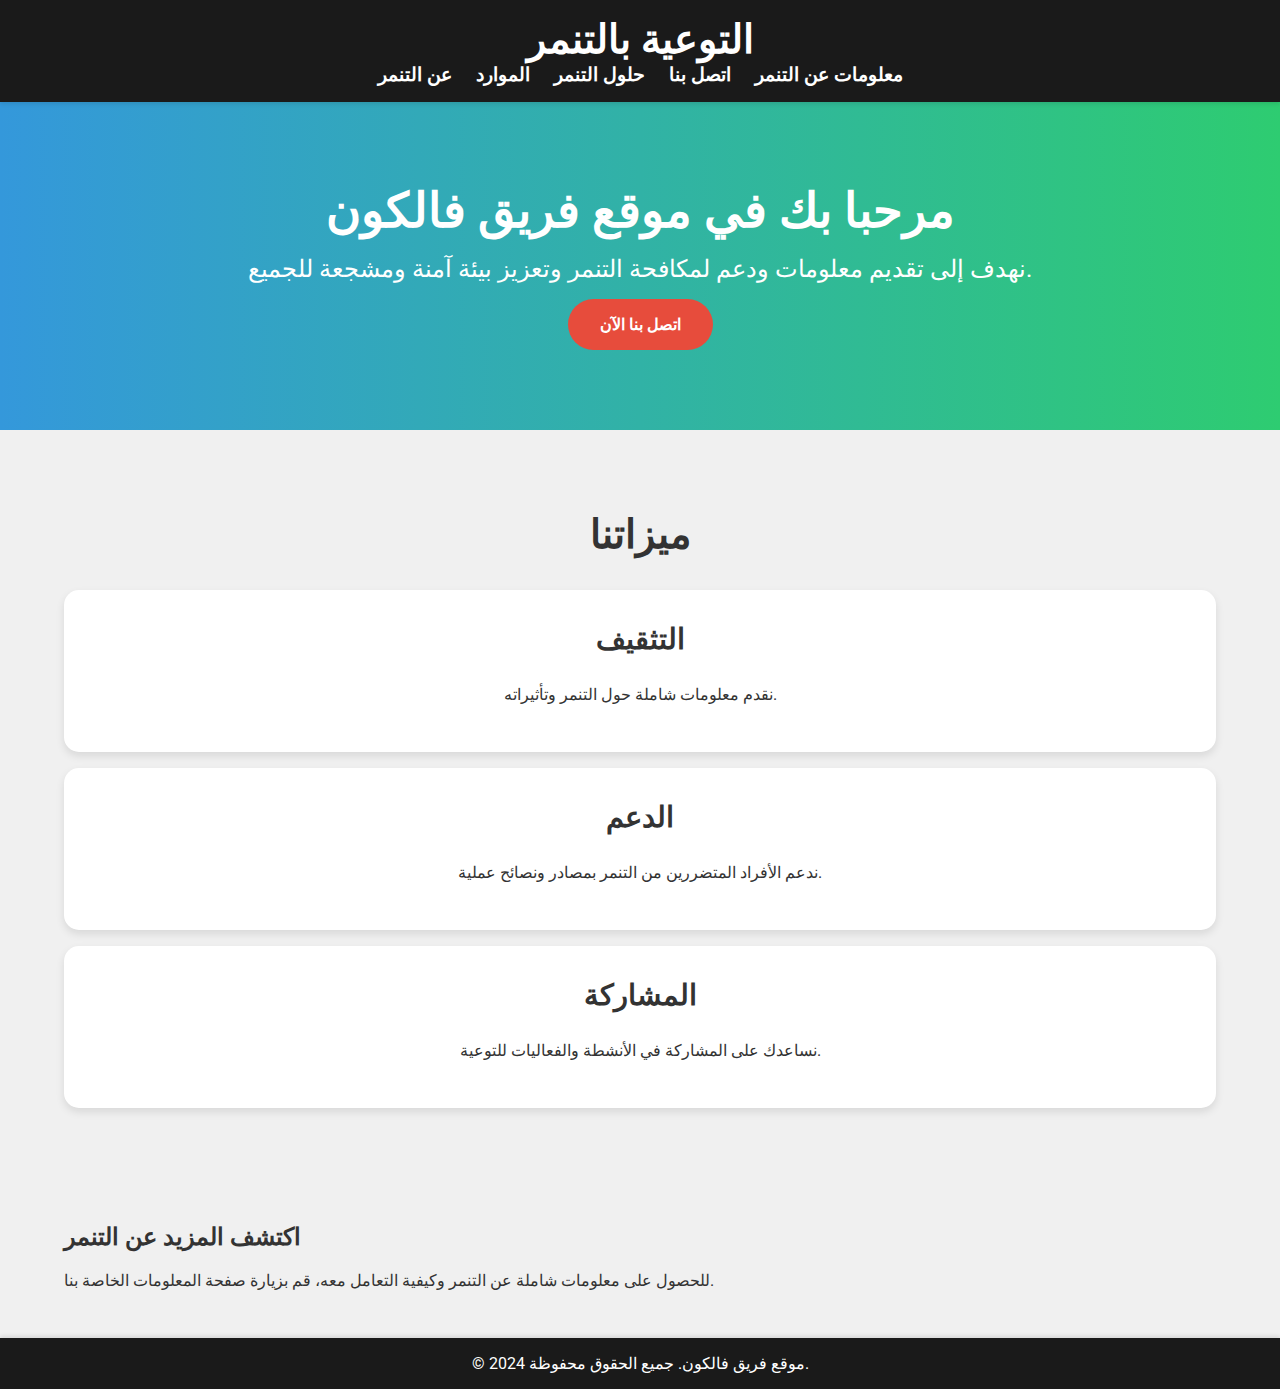
==== index.html @ bfee32f8 "Add files via upload" ====
<!DOCTYPE html>
<html lang="ar">
<head>
    <meta charset="UTF-8">
    <meta name="viewport" content="width=device-width, initial-scale=1.0">
    <title>موقع فريق فالكون - الصفحة الرئيسية</title>
    <link rel="stylesheet" href="styles.css">
    <link href="https://fonts.googleapis.com/css2?family=Roboto:wght@400;700&display=swap" rel="stylesheet">
</head>
<body>
    <header>
        <div class="container">
            <h1>التوعية بالتنمر</h1>
            <nav>
                <ul>
                    
                    <li><a href="about.html">عن التنمر</a></li>
                    <li><a href="resources.html">الموارد</a></li>
                    <li><a href="solutions.html">حلول التنمر</a></li> <!-- تم تحديث الرابط هنا -->
                    <li><a href="contact.html">اتصل بنا</a></li>
                    <li><a href="details.html">معلومات عن التنمر</a></li>

                </ul>
            </nav>
        </div>
    </header>

    <section id="hero">
        <div class="container">
            <h2>مرحبا بك في موقع فريق فالكون</h2>
            <p>نهدف إلى تقديم معلومات ودعم لمكافحة التنمر وتعزيز بيئة آمنة ومشجعة للجميع.</p>
            <a href="contact.html" class="btn-primary">اتصل بنا الآن</a>
        </div>
    </section>

    <section id="features">
        <div class="container">
            <h2>ميزاتنا</h2>
            <div  id="education" class="feature-item clickable-div" >
                <h3>التثقيف</h3>
                <p>نقدم معلومات شاملة حول التنمر وتأثيراته.</p>
            </div>
            <div  id="support" class="feature-item clickable-div">
                <h3>الدعم</h3>
                <p>ندعم الأفراد المتضررين من التنمر بمصادر ونصائح عملية.</p>
            </div>
            <div id="participation" class="feature-item clickable-div">
                <h3>المشاركة</h3>
                <p>نساعدك على المشاركة في الأنشطة والفعاليات للتوعية.</p>
            </div>
        </div>
    </section>

    <section id="cta">
        <div class="container">
            <div id="info-section" class="clickable-div">
                <h2>اكتشف المزيد عن التنمر</h2>
                <p>للحصول على معلومات شاملة عن التنمر وكيفية التعامل معه، قم بزيارة صفحة المعلومات الخاصة بنا.</p>
            </div>
        </div>
    </section>

    <footer>
        <div class="container">
            <p>&copy; 2024 موقع فريق فالكون. جميع الحقوق محفوظة.</p>
        </div>
    </footer>

    <script>
        document.getElementById('education').addEventListener('click', function() {
            window.location.href = 'details.html';
        });

        document.getElementById('support').addEventListener('click', function() {
            window.location.href = 'contact.html';
        });

        document.getElementById('participation').addEventListener('click', function() {
            window.location.href = 'participation.html';
        });

        document.getElementById('info-section').addEventListener('click', function() {
            window.location.href = href ='details.html';
        });
    </script>
</body>
</html>
---- styles.css ----
/* تعيين الخطوط الأساسية والخلفية */
body {
    font-family: 'Roboto', sans-serif;
    margin: 0;
    padding: 0;
    box-sizing: border-box;
    color: #333;
    background-color: #f0f0f0;
}

/* تنسيق الحاوية المركزية */
.container {
    width: 90%;
    max-width: 1200px;
    margin: 0 auto;
   

}

/* تنسيق رأس الصفحة */
header {
    background-color: #1a1a1a;
    color: #fff;
    padding: 1rem 0;
    position: relative;
    z-index: 1000;
}

header h1 {
    margin: 0;
    font-size: 2.5rem;
    text-align: center;
    font-weight: 700;
}

nav ul {
    list-style: none;
    padding: 0;
    text-align: center;
    margin: 0;
}

nav ul li {
    display: inline-block;
    margin: 0 1.5rem;
}

nav ul li a {
    color: #fff;
    text-decoration: none;
    font-weight: 600;
    font-size: 1.2rem;
    position: relative;
    transition: color 0.3s ease;
}

nav ul li a::after {
    content: '';
    display: block;
    height: 2px;
    background: #3498db;
    position: absolute;
    left: 0;
    bottom: -5px;
    width: 0;
    transition: width 0.3s ease;
}

nav ul li a:hover::after {
    width: 100%;
}

nav ul li a:hover {
    color: #3498db;
}

/* تنسيق قسم البطل */
#hero {
    background: linear-gradient(to right, #3498db, #2ecc71);
    color: #fff;
    padding: 5rem 0;
    text-align: center;
    animation: fadeIn 2s ease-out;
}

#hero h2 {
    margin: 0;
    font-size: 3rem;
    font-weight: 700;
}

#hero p {
    font-size: 1.5rem;
    margin: 1rem 0;
}

.btn-primary {
    display: inline-block;
    background-color: #e74c3c;
    color: #fff;
    padding: 1rem 2rem;
    text-decoration: none;
    font-weight: 600;
    border-radius: 50px;
    transition: background-color 0.3s ease, transform 0.3s ease;
}

.btn-primary:hover {
    background-color: #c0392b;
    transform: scale(1.05);
}

/* تنسيق قسم الميزات */
#features {
    padding: 3rem 0;
    text-align: center;
}

#features h2 {
    margin-bottom: 2rem;
    font-size: 2.5rem;
    font-weight: 700;
}

.feature-item {
    background-color: #fff;
    padding: 2rem;
    margin: 1rem 0;
    border-radius: 15px;
    box-shadow: 0 4px 8px rgba(0, 0, 0, 0.1);
    transition: transform 0.3s ease, box-shadow 0.3s ease;
}

.feature-item:hover {
    transform: translateY(-10px);
    box-shadow: 0 8px 16px rgba(0, 0, 0, 0.2);
}

.feature-item h3 {
    margin-top: 0;
    font-size: 1.8rem;
    font-weight: 700;
}

/* تنسيق قسم "عن التنمر" */
#about {
    padding: 3rem 0;
    background-color: #ecf0f1;
    text-align: center;
}

#about h2 {
    font-size: 2.2rem;
    margin-bottom: 1rem;
}

#about p {
    font-size: 1.2rem;
    margin: 0 0 2rem;
}

#about button {
    background-color: #3498db;
    color: #fff;
    border: none;
    padding: 1rem 2rem;
    font-weight: 600;
    border-radius: 50px;
    cursor: pointer;
    transition: background-color 0.3s ease;
}

#about button:hover {
    background-color: #2980b9;
}

/* تنسيق قسم "الموارد" */
#resources {
    padding: 3rem 0;
    text-align: center;
}

#resources h2 {
    font-size: 2.2rem;
    margin-bottom: 1rem;
}

#resources ul {
    list-style: none;
    padding: 0;
}

#resources li {
    margin: 0.5rem 0;
}

.resource-link {
    color: #3498db;
    text-decoration: none;
    font-size: 1.2rem;
    transition: color 0.3s ease;
}

.resource-link:hover {
    color: #2980b9;
}

/* تنسيق قسم "اتصل بنا" */
#contact {
    padding: 3rem 0;
    background-color: #ecf0f1;
}

form {
    max-width: 700px;
    margin: 0 auto;
    background-color: #fff;
    padding: 2rem;
    border-radius: 15px;
    box-shadow: 0 4px 8px rgba(0, 0, 0, 0.1);
}

form label {
    display: block;
    margin: 0.5rem 0 0.2rem;
    font-weight: 600;
}

form input, form textarea {
    width: 100%;
    padding: 1rem;
    margin-bottom: 1rem;
    border: 1px solid #ccc;
    border-radius: 5px;
}

form button {
    background-color: #e74c3c;
    color: #fff;
    border: none;
    padding: 1rem 2rem;
    font-weight: 600;
    border-radius: 50px;
    cursor: pointer;
    transition: background-color 0.3s ease;
}

form button:hover {
    background-color: #c0392b;
}

/* الرسوم المتحركة */
@keyframes fadeIn {
    from {
        opacity: 0;
    }
    to {
        opacity: 1;
    }
}




/* تعيين الخطوط الأساسية والخلفية */
body {
    font-family: 'Roboto', sans-serif;
    margin: 0;
    padding: 0;
    box-sizing: border-box;
    color: #333;
    background-color: #f0f0f0;
}

/* تنسيق الحاوية المركزية */
.container {
    width: 90%;
    max-width: 1200px;
    margin: 0 auto;
}

/* تنسيق رأس الصفحة */
header {
    background-color: #1a1a1a;
    color: #fff;
    padding: 1rem 0;
    box-shadow: 0 2px 4px rgba(0, 0, 0, 0.1);
}

header h1 {
    margin: 0;
    text-align: center;
}

header nav ul {
    list-style: none;
    padding: 0;
    text-align: center;
}

header nav ul li {
    display: inline;
    margin: 0 10px;
}

header nav ul li a {
    color: #fff;
    text-decoration: none;
    font-weight: bold;
}

header nav ul li a:hover {
    text-decoration: underline;
}

/* تنسيق القسم الرئيسي */
section {
    padding: 2rem 0;
}

#details {
    background-color: #fff;
    padding: 2rem;
    border-radius: 8px;
    box-shadow: 0 4px 8px rgba(0, 0, 0, 0.1);
}

#details h2 {
    margin-top: 0;
    font-size: 2rem;
    color: #1a1a1a;
}

#details h3 {
    margin-top: 1.5rem;
    font-size: 1.5rem;
    color: #333;
}

#details p, #details ul {
    margin-top: 1rem;
    line-height: 1.6;
}

#details ul {
    padding-left: 1.5rem;
}

#details ul li {
    margin-bottom: 0.5rem;
}

/* تنسيق تذييل الصفحة */
footer {
    background-color: #1a1a1a;
    color: #fff;
    padding: 1rem 0;
    text-align: center;
    box-shadow: 0 -2px 4px rgba(0, 0, 0, 0.1);
}

footer p {
    margin: 0;
}
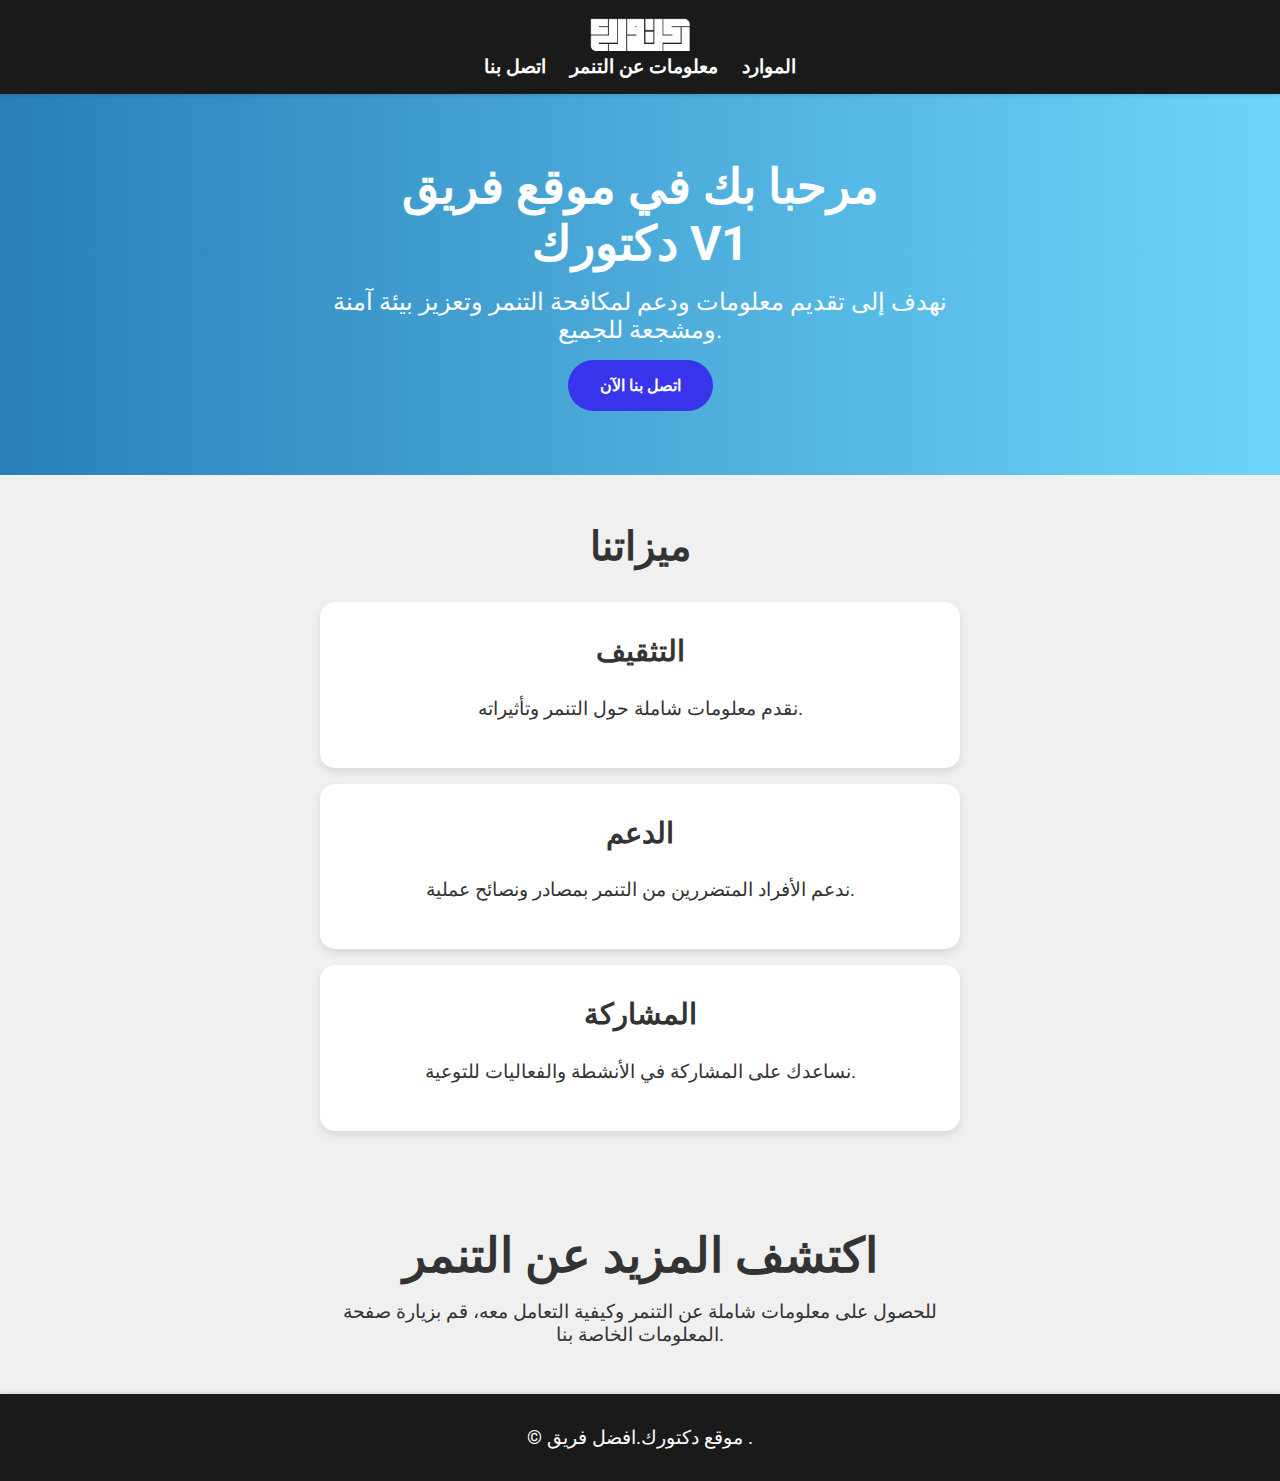
==== commit ede63a68: "Add files via upload" ====
--- a/index.html
+++ b/index.html
@@ -9,17 +9,19 @@
 </head>
 <body>
     <header>
+        
         <div class="container">
-            <h1>التوعية بالتنمر</h1>
+            <img class="logo"  src="اللوجو.png" alt="الوجو" >
+            
             <nav>
                 <ul>
+                     <li><a href="contact.html">اتصل بنا</a></li>
+                  <li><a href="details.html">معلومات عن التنمر</a></li>
+                    <li><a href="resources.html">الموارد</a></li>
+                  
                     
-                    <li><a href="about.html">عن التنمر</a></li>
-                    <li><a href="resources.html">الموارد</a></li>
-                    <li><a href="solutions.html">حلول التنمر</a></li> <!-- تم تحديث الرابط هنا -->
-                    <li><a href="contact.html">اتصل بنا</a></li>
-                    <li><a href="details.html">معلومات عن التنمر</a></li>
-
+                     
+                   
                 </ul>
             </nav>
         </div>
@@ -27,7 +29,7 @@
 
     <section id="hero">
         <div class="container">
-            <h2>مرحبا بك في موقع فريق فالكون</h2>
+            <h2>مرحبا بك في موقع فريق  دكتورك V1</h2>
             <p>نهدف إلى تقديم معلومات ودعم لمكافحة التنمر وتعزيز بيئة آمنة ومشجعة للجميع.</p>
             <a href="contact.html" class="btn-primary">اتصل بنا الآن</a>
         </div>
@@ -62,7 +64,7 @@
 
     <footer>
         <div class="container">
-            <p>&copy; 2024 موقع فريق فالكون. جميع الحقوق محفوظة.</p>
+            <p>&copy; موقع دكتورك.افضل فريق .</p>
         </div>
     </footer>
 
--- a/styles.css
+++ b/styles.css
@@ -24,14 +24,24 @@
     padding: 1rem 0;
     position: relative;
     z-index: 1000;
+    display: flex;
+    align-items: center; 
+    justify-content: space-between; /* توزيع العناصر بحيث تكون على الأطراف */
+    text-align: center;
+}
+
+.logo {
+    width: 100px;
 }
 
 header h1 {
     margin: 0;
     font-size: 2.5rem;
-    text-align: center;
     font-weight: 700;
-}
+    text-align: center;
+    flex: 1; 
+}
+
 
 nav ul {
     list-style: none;
@@ -96,18 +106,20 @@
 
 .btn-primary {
     display: inline-block;
-    background-color: #e74c3c;
+    background-color: #3734eb;
     color: #fff;
     padding: 1rem 2rem;
     text-decoration: none;
     font-weight: 600;
     border-radius: 50px;
     transition: background-color 0.3s ease, transform 0.3s ease;
+    text-align: center;
 }
 
 .btn-primary:hover {
-    background-color: #c0392b;
+    background-color: #1508ca;
     transform: scale(1.05);
+    text-align: center;
 }
 
 /* تنسيق قسم الميزات */
@@ -362,3 +374,166 @@
 footer p {
     margin: 0;
 }
+
+
+
+.sport {
+
+
+text-align: center;
+
+}
+
+
+
+/* قسم الأثر */
+.impact-section {
+    padding: 3rem 1rem;
+    background-color: #fff;
+    position: relative;
+}
+
+.impact-content {
+    max-width: 1200px;
+    margin: 0 auto;
+}
+
+.impact-info {
+    display: flex;
+    justify-content: space-around;
+    flex-wrap: wrap;
+}
+
+.impact-card {
+    background-color: #ebe6e6;
+    padding: 1.5rem;
+    border-radius: 15px;
+    box-shadow: 0 4px 12px rgba(0, 0, 0, 0.1);
+    width: 30%;
+    margin: 1rem;
+    text-align: center;
+    position: relative;                  
+    overflow: hidden;
+    transform: translateY(0);
+    transition: transform 0.3s ease, box-shadow 0.3s ease, background-color 0.3s ease;
+}
+
+.impact-card1 {
+    background-color: #ebe6e6;
+    padding: 1.5rem;
+    border-radius: 15px;
+    box-shadow: 0 4px 12px rgba(0, 0, 0, 0.1);
+    width: 30%;
+    margin: 1rem;
+    text-align: center;
+    position: relative;                  
+    overflow: hidden;
+    transform: translateY(0);
+    transition: transform 0.3s ease, box-shadow 0.3s ease, background-color 0.3s ease;
+}
+
+.impact-card1 img {
+    max-width: 100%;
+    border-radius: 10px;
+    margin-bottom: 1rem;
+}
+
+
+.impact-card1:hover {
+    transform: translateY(-10px);
+    box-shadow: 0 8px 20px rgba(0, 0, 0, 0.2);
+    animation: bounceIn 1s ease-out;
+    background-color: #eaf2f8;
+}
+
+
+
+.impact-card img {
+    max-width: 100%;
+    border-radius: 10px;
+    margin-bottom: 1rem;
+}
+
+.impact-card:hover {
+    transform: translateY(-10px);
+    box-shadow: 0 8px 20px rgba(0, 0, 0, 0.2);
+    animation: bounceIn 1s ease-out;
+    background-color: #eaf2f8;
+}
+
+/* قسم الدعم */
+.support-section {
+    padding: 3rem 1rem;
+    background-color: #f1f1f1;
+    text-align: center;
+    position: relative;
+}
+
+.btn-secondary {
+    background-color: #2c3e50;
+    color: #fff;
+    padding: 0.75rem 1.5rem;
+    border: none;
+    border-radius: 30px;
+    text-decoration: none;
+    font-weight: 600;
+    transition: background-color 0.3s ease, transform 0.3s ease;
+    position: relative;
+    animation: pulse 2s infinite;
+}
+
+.btn-secondary:hover {
+    background-color: #1a252f;
+    transform: scale(1.05);
+}
+
+
+.container {
+    max-width: 50%;
+    animation: fadeInLeft 2s ease-out;
+
+}
+
+.container h2 {
+    font-size: 3rem;
+    margin: 0;
+    font-weight: 700;
+    animation: slideIn 1s ease-out;
+}
+
+.container p {
+    font-size: 1.2rem;
+    margin: 1rem 0;
+    animation: fadeIn 2s ease-out;
+}
+
+#hero {
+    display: flex;
+    align-items: center;
+    justify-content: space-between;
+    background: linear-gradient(to right, #2980b9, #6dd5fa);
+    color: #fff;
+    padding: 4rem 1rem;
+    background-size: cover;
+    background-position: center;
+    position: relative;
+    overflow: hidden;
+    margin-top: px;
+    text-align: center;
+}
+
+
+
+
+.clickable-div {
+
+
+text-align: center;
+
+}
+.hhh {
+
+margin-bottom: 20px;
+
+}
+
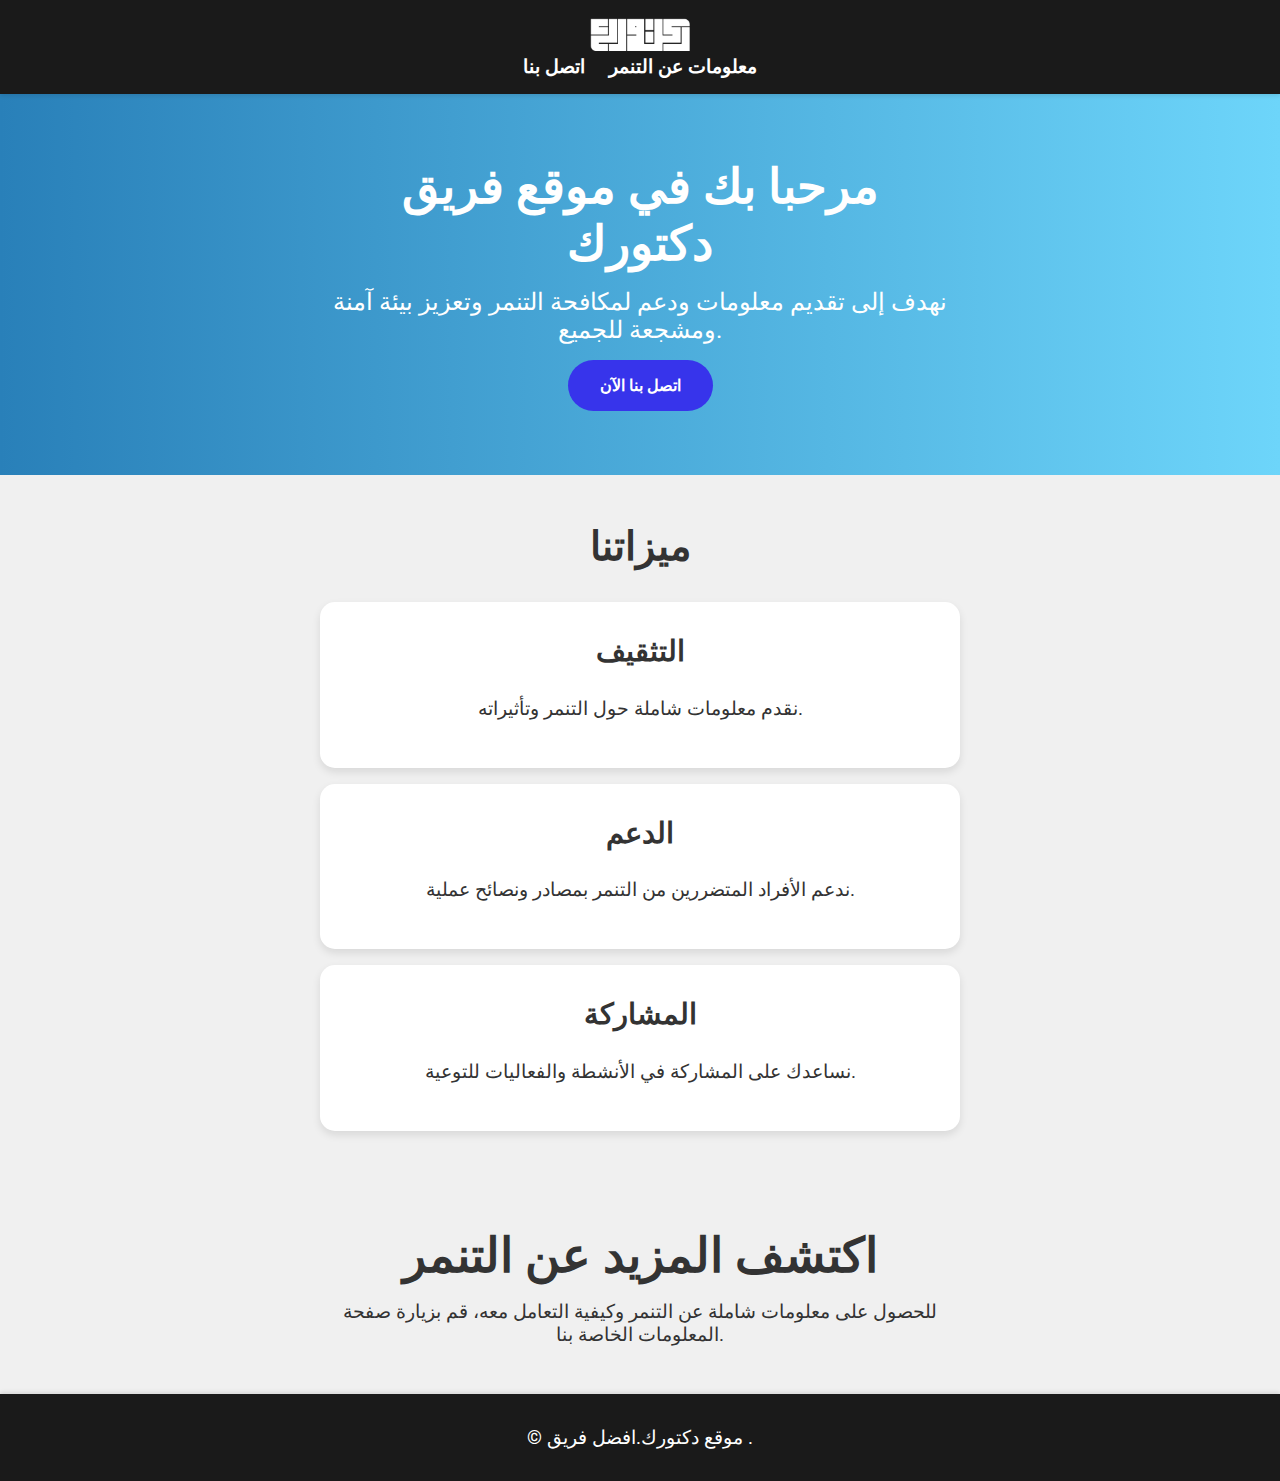
==== commit 67d1704f: "Add files via upload" ====
--- a/index.html
+++ b/index.html
@@ -17,7 +17,7 @@
                 <ul>
                      <li><a href="contact.html">اتصل بنا</a></li>
                   <li><a href="details.html">معلومات عن التنمر</a></li>
-                    <li><a href="resources.html">الموارد</a></li>
+                    
                   
                     
                      
@@ -29,7 +29,7 @@
 
     <section id="hero">
         <div class="container">
-            <h2>مرحبا بك في موقع فريق  دكتورك V1</h2>
+            <h2>مرحبا بك في موقع فريق  دكتورك </h2>
             <p>نهدف إلى تقديم معلومات ودعم لمكافحة التنمر وتعزيز بيئة آمنة ومشجعة للجميع.</p>
             <a href="contact.html" class="btn-primary">اتصل بنا الآن</a>
         </div>
